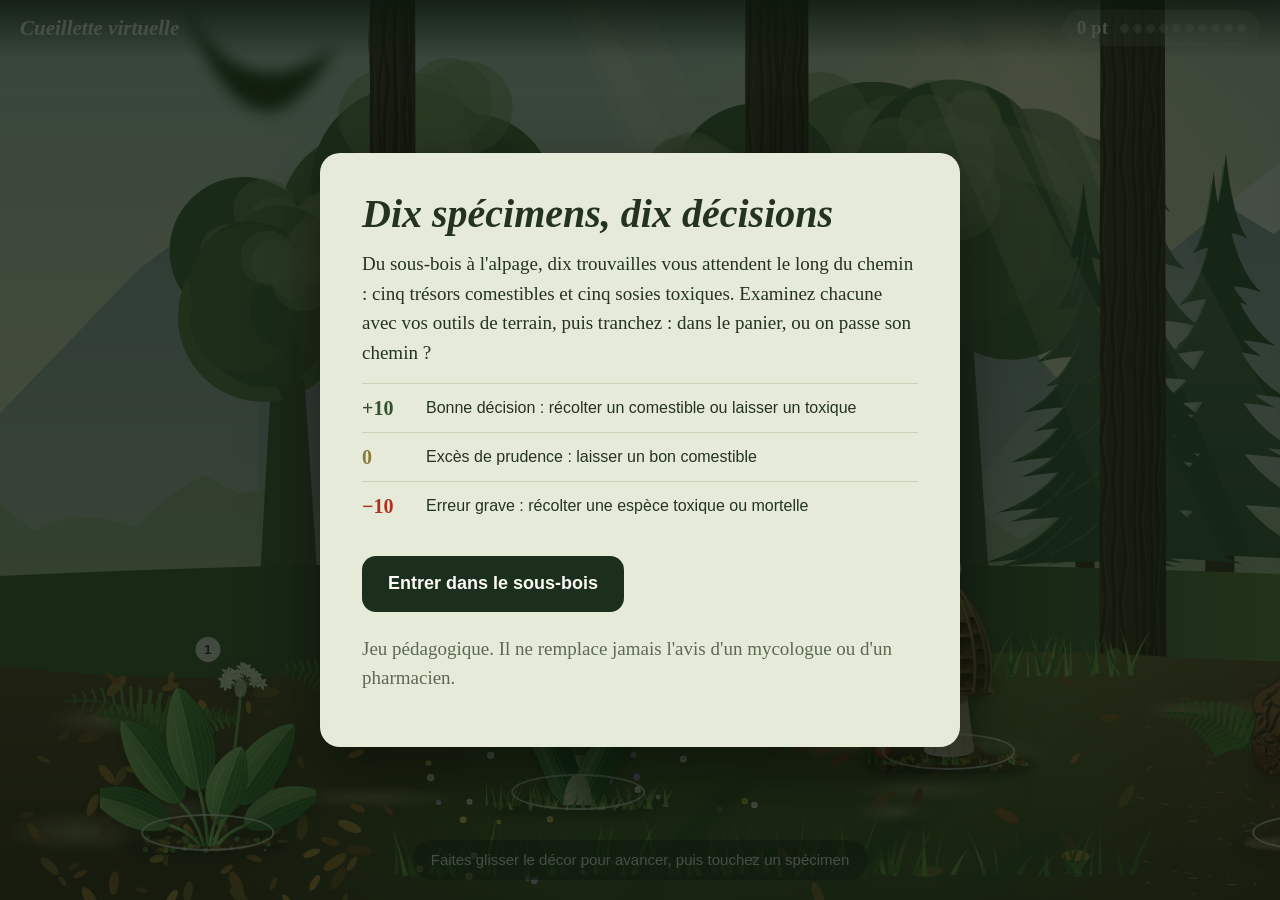
==== index.html @ 573c97f8 "Add files via upload" ====
<!DOCTYPE html>
<html lang="fr">
<head>
<meta charset="utf-8">
<meta name="viewport" content="width=device-width, initial-scale=1, viewport-fit=cover, user-scalable=no">
<meta name="apple-mobile-web-app-capable" content="yes">
<meta name="apple-mobile-web-app-status-bar-style" content="black-translucent">
<title>Cueillette virtuelle — 10 enquêtes de terrain</title>
<link rel="stylesheet" href="css/style.css">
<link rel="stylesheet" href="css/basket.css">
<link rel="stylesheet" href="css/finale.css">
</head>
<body>

<div id="forest"><div id="world">
  <div class="layer" id="lFar"></div>
  <div class="layer" id="lMid"></div>
  <div class="layer" id="lNear"></div>
  <div class="layer" id="lFront"></div>
</div></div>

<header id="hud">
  <h1>Cueillette virtuelle</h1>
  <div id="tracker" aria-live="polite"><span id="score">0 pt</span><span id="dots"></span></div>
</header>
<div id="hint">Faites glisser le décor pour avancer, puis touchez un spécimen</div>
<div id="flash"></div>

<!-- Panier -->
<div id="basket" class="hidden">
  <div id="tray" aria-hidden="true">
    <div class="trayHead"><h3>Mon panier</h3><span id="trayCount"></span></div>
    <ul id="trayList"></ul>
  </div>
  <button id="basketBtn" aria-expanded="false" aria-controls="tray">
    <svg id="bBack" viewBox="0 0 240 180" aria-hidden="true"></svg>
    <div id="bItems"></div>
    <svg id="bFront" viewBox="0 0 240 180" aria-hidden="true"></svg>
    <span id="bCount" hidden>0</span>
    <span id="bTag">Mon panier <b>▴</b></span>
  </button>
</div>

<section class="overlay open" id="intro" role="dialog" aria-modal="true">
  <div class="sheet">
    <h2>Dix spécimens, dix décisions</h2>
    <p>Du sous-bois à l'alpage, dix trouvailles vous attendent le long du chemin : cinq trésors comestibles et cinq sosies toxiques. Examinez chacune avec vos outils de terrain, puis tranchez : dans le panier, ou on passe son chemin ?</p>
    <ul class="rules">
      <li><b class="pos">+10</b><span>Bonne décision : récolter un comestible ou laisser un toxique</span></li>
      <li><b class="neu">0</b><span>Excès de prudence : laisser un bon comestible</span></li>
      <li><b class="neg">−10</b><span>Erreur grave : récolter une espèce toxique ou mortelle</span></li>
    </ul>
    <button class="btn btn-main" id="startBtn">Entrer dans le sous-bois</button>
    <p class="small" style="margin-top:22px">Jeu pédagogique. Il ne remplace jamais l'avis d'un mycologue ou d'un pharmacien.</p>
  </div>
</section>

<section class="overlay" id="inspect" role="dialog" aria-modal="true">
  <div class="sheet">
    <div id="stage">
      <div id="loupe"><div class="inner"></div><div class="cross"></div></div>
      <div id="scent"><div class="note"></div></div>
      <div id="stageCap"></div>
    </div>
    <div id="panel">
      <p class="eyebrow" id="pStep"></p>
      <h2 id="pTitle"></h2>
      <p id="intro-desc"></p>
      <div id="tools"></div>
      <div id="notesWrap">
        <div id="notesHead"><span>Indices relevés</span><span id="notesCount"></span></div>
        <ul id="notes" aria-live="polite"></ul>
        <button id="notesMore" aria-label="Voir les indices suivants" hidden>↓</button>
      </div>
      <div class="choices">
        <button class="btn btn-pick" id="pickBtn">Récolter</button>
        <button class="btn btn-leave" id="leaveBtn">Laisser</button>
      </div>
    </div>
  </div>
</section>

<section class="overlay" id="verdict" role="dialog" aria-modal="true" aria-live="assertive">
  <div class="sheet" id="vSheet">
    <div class="vh"><div><h2 id="vTitle"></h2><p id="vSub"></p></div><div class="pts" id="vPts"></div></div>
    <div class="vb">
      <p id="vName" style="font-weight:600;margin-bottom:2px"></p>
      <p class="latin" id="vLatin"></p>
      <p id="vMain"></p>
      <p class="why" id="vWhy"></p>
      <button class="btn btn-main" id="nextBtn" style="width:100%">Spécimen suivant</button>
    </div>
  </div>
</section>

<section class="overlay" id="end" role="dialog" aria-modal="true">
  <div class="sheet">
    <div class="endTop">
      <p class="eyebrow">Balade terminée ! Votre score</p>
      <div id="final">0 <span>/ 100</span></div>
      <h2 id="level"></h2>
      <p id="levelTxt"></p>
      <div id="breakdown">
        <div><b id="bOk" style="color:#33512e">0</b><span>décisions justes</span></div>
        <div><b id="bZero" style="color:#8a7a3c">0</b><span>comestibles laissés par prudence</span></div>
        <div><b id="bKo" style="color:#b3301c">0</b><span>intoxications</span></div>
      </div>
    </div>

    <div class="party" id="party">
      <div class="lights" aria-hidden="true"><i></i><i></i><i></i><i></i></div>
      <p class="kicker">Maintenant, place au vrai terrain !</p>
      <p class="lead">L'écran vous a appris les bons réflexes. Rien ne remplace pourtant une vraie loupe, une vraie odeur et un vrai spécimen entre les doigts.</p>
      <div class="dateRow" id="dateRow">
        <div class="cal" aria-hidden="true"><div class="calRings"><i></i><i></i></div><div class="calMonth">Octobre</div><div class="calDay">13</div></div>
        <div class="dateTxt">
          <span class="rdv">Rendez-vous le</span>
          <span class="bigDate" id="bigDate">13 octobre</span>
          <span class="expoName">Exposition botanique &amp; mycologique</span>
        </div>
      </div>
      <ul class="expoList">
        <li><em>🔍</em><span>Manipulez de vraies loupes de terrain et observez les détails au microscope</span></li>
        <li><em>👃</em><span>Sentez les essences réelles (farine, anis, ail) guidés par nos experts</span></li>
        <li><em>💬</em><span>Échangez avec nos pharmaciens et mycologues pour cueillir en toute sécurité</span></li>
      </ul>
      <div class="dancefloor" id="dancefloor" aria-hidden="true"></div>
    </div>

    <div class="actions">
      <button class="btn btn-main" id="replayBtn">Refaire une promenade</button>
      <button class="btn btn-leave" id="reviewBtn">Revoir mes erreurs</button>
    </div>
    <div id="review" hidden></div>
  </div>
</section>

<canvas id="confetti" hidden></canvas>

<script src="js/draw.js"></script>
<script src="js/art.js"></script>
<script src="js/cuts.js"></script>
<script src="js/data.js"></script>
<script src="js/basket.js"></script>
<script src="js/scene.js"></script>
<script src="js/finale.js"></script>
<script src="js/game.js"></script>
</body>
</html>
---- css/style.css ----
:root{
  --moss:#1c2f1d; --moss2:#33512e; --mist:#e6ebd9; --paper:#fcfcf5;
  --amber:#e39a1c; --alert:#b3301c; --ink:#24331f;
  --serif:"Iowan Old Style","Palatino","Book Antiqua",Georgia,serif;
  --sans:-apple-system,BlinkMacSystemFont,"SF Pro Text","Helvetica Neue",Arial,sans-serif;
  --basket:0px;
}
body.playing{--basket:96px}
*{box-sizing:border-box;-webkit-tap-highlight-color:transparent}
html,body{margin:0;height:100%;overflow:hidden;background:var(--moss);color:var(--ink);
  font-family:var(--sans);-webkit-user-select:none;user-select:none;-webkit-touch-callout:none}
button{font:inherit;cursor:pointer;border:0;touch-action:manipulation}
button:active{transform:scale(.975)}
button:focus-visible{outline:3px solid var(--amber);outline-offset:3px}
h1,h2,h3{font-family:var(--serif);font-weight:600;margin:0;line-height:1.15}
[hidden]{display:none!important}

/* ---------- Décor ---------- */
#forest{position:fixed;inset:0;overflow-x:auto;overflow-y:hidden;-webkit-overflow-scrolling:touch;scrollbar-width:none}
#forest::-webkit-scrollbar{display:none}
#world{position:relative;height:100%}
.layer{position:absolute;inset:0;will-change:transform}
.layer svg{width:100%;height:100%;display:block}
#lFront{z-index:4;pointer-events:none}
.spec{position:absolute;transform:translateX(-50%);background:none;padding:0;z-index:3;transition:opacity .6s,transform .6s}
.spec svg{width:100%;height:100%;display:block;filter:drop-shadow(0 7px 7px rgba(0,0,0,.34))}
.spec::after{content:"";position:absolute;left:50%;bottom:2%;width:60%;height:15%;transform:translateX(-50%);
  border-radius:50%;border:2px solid rgba(252,252,245,.7);animation:halo 2.8s ease-out infinite;pointer-events:none}
.spec.done{opacity:.35;pointer-events:none} .spec.done::after{display:none}
.spec.picked{opacity:0;transform:translateX(-50%) translateY(-30px) scale(.5)}
.num{position:absolute;top:-2px;left:50%;transform:translateX(-50%);background:rgba(252,252,245,.92);color:var(--moss);
  font-size:13px;font-weight:700;width:25px;height:25px;border-radius:50%;display:grid;place-items:center}
@keyframes halo{0%{opacity:.8;transform:translateX(-50%) scale(.65)}100%{opacity:0;transform:translateX(-50%) scale(1.45)}}
#hint{position:fixed;bottom:calc(env(safe-area-inset-bottom) + 20px + var(--basket));left:50%;transform:translateX(-50%);z-index:6;
  color:var(--paper);font-size:15px;background:rgba(20,32,20,.62);padding:10px 18px;border-radius:999px;
  pointer-events:none;transition:opacity .6s;max-width:calc(100vw - 32px);text-align:center;line-height:1.35}

/* ---------- Bandeau ---------- */
#hud{position:fixed;top:0;left:0;right:0;z-index:6;display:flex;align-items:center;justify-content:space-between;gap:14px;
  padding:calc(env(safe-area-inset-top) + 10px) 20px 12px;color:var(--paper);pointer-events:none;
  background:linear-gradient(rgba(16,26,16,.8),rgba(16,26,16,0))}
#hud h1{font-size:21px;font-style:italic}
#tracker{display:flex;align-items:center;gap:12px;background:rgba(252,252,245,.14);padding:7px 14px;border-radius:999px}
#score{font-family:var(--serif);font-size:19px;font-weight:600;white-space:nowrap}
#dots{display:flex;gap:4px}
#dots i{width:9px;height:9px;border-radius:50%;background:rgba(252,252,245,.28)}
#dots i.ok{background:#a8d06a} #dots i.zero{background:#e3c05a} #dots i.ko{background:#e2533d}

/* ---------- Panneaux ---------- */
.overlay{position:fixed;inset:0;z-index:10;display:none;justify-content:center;align-items:flex-start;
  overflow-y:auto;-webkit-overflow-scrolling:touch;overscroll-behavior:contain;
  padding:18px;padding-top:calc(env(safe-area-inset-top) + 14px);padding-bottom:calc(env(safe-area-inset-bottom) + 14px + var(--basket));
  background:rgba(14,24,14,.76)}
.overlay.open{display:flex}
.sheet{background:var(--paper);border-radius:20px;width:100%;max-width:980px;margin:auto 0;
  box-shadow:0 28px 70px rgba(0,0,0,.5);animation:rise .3s cubic-bezier(.2,.8,.2,1)}
@keyframes rise{from{transform:scale(.94);opacity:0}to{transform:none;opacity:1}}

.btn{display:inline-flex;align-items:center;justify-content:center;gap:10px;min-height:56px;padding:0 26px;
  border-radius:14px;font-size:18px;font-weight:600}
.btn-main{background:var(--moss);color:var(--paper)}
.btn-pick{background:var(--amber);color:#3a2605}
.btn-leave{background:transparent;color:var(--moss);box-shadow:inset 0 0 0 2px var(--moss)}

/* Intro */
#intro .sheet{max-width:640px;padding:38px 42px;background:var(--mist)}
#intro h2{font-size:40px;font-style:italic;margin-bottom:12px}
#intro p{font-family:var(--serif);font-size:19px;line-height:1.55;margin:0 0 16px}
.rules{list-style:none;padding:0;margin:0 0 26px;font-size:16px;line-height:1.5}
.rules li{display:flex;align-items:center;gap:12px;padding:9px 0;border-top:1px solid #c9d3b6}
.rules b{font-family:var(--serif);font-size:20px;min-width:52px}
.pos{color:var(--moss2)} .neg{color:var(--alert)} .neu{color:#8a7a3c}
.small{font-size:13px;color:#5c6a54;line-height:1.5}

/* Inspection */
#inspect .sheet{display:grid;grid-template-columns:1.05fr 1fr;overflow:hidden;
  height:min(700px,calc(100vh - 36px - var(--basket)));height:min(700px,calc(100dvh - 36px - var(--basket)))}
#stage{position:relative;background:radial-gradient(circle at 50% 58%,#638654,#1f331c 80%);min-height:0;touch-action:pan-y;overflow:hidden}
#stage::after{content:"";position:absolute;inset:0;box-shadow:inset 0 0 90px rgba(0,0,0,.4);pointer-events:none}
#stage.grab{touch-action:none}
#stage > svg.art{position:absolute;inset:4%;width:92%;height:92%}
#loupe{position:absolute;z-index:2;width:184px;height:184px;border-radius:50%;overflow:hidden;pointer-events:none;display:none;
  border:5px solid #d9c28d;box-shadow:0 0 0 2px #6b5220,0 14px 32px rgba(0,0,0,.55);background:#2f4a2b;
  transform:translate(-50%,-50%)}
#loupe.on{display:block}
#loupe .inner{position:absolute;left:0;top:0;transform-origin:0 0}
#loupe .inner svg{display:block}
#loupe .cross{position:absolute;left:50%;top:50%;width:22px;height:22px;margin:-11px 0 0 -11px;opacity:.5}
#loupe .cross:before,#loupe .cross:after{content:"";position:absolute;background:#fdf6e2}
#loupe .cross:before{left:50%;top:0;width:1.5px;height:100%;margin-left:-.75px}
#loupe .cross:after{top:50%;left:0;height:1.5px;width:100%;margin-top:-.75px}
#scent{position:absolute;z-index:2;inset:0;display:none;place-items:center;background:rgba(18,30,18,.55)}
#scent.on{display:grid}
#scent .note{font-family:var(--serif);font-size:21px;line-height:1.4;color:var(--paper);text-align:center;
  max-width:78%;background:rgba(20,34,20,.74);padding:18px 22px;border-radius:16px}
.waft{position:absolute;width:90px;height:90px;border-radius:50%;border:2px solid rgba(252,252,245,.35);
  animation:waft 3.4s ease-out infinite}
@keyframes waft{0%{transform:scale(.2);opacity:.7}100%{transform:scale(2.4);opacity:0}}
#stageCap{position:absolute;z-index:2;left:0;right:0;bottom:12px;text-align:center;color:var(--paper);font-size:14px;
  pointer-events:none;opacity:.92;text-shadow:0 1px 4px rgba(0,0,0,.7);padding:0 16px}

#panel{padding:24px 24px 0;display:flex;flex-direction:column;min-width:0;min-height:0}
#panel .eyebrow{font-family:var(--serif);font-style:italic;color:#5c6a54;font-size:17px;margin:0 0 2px}
#panel h2{font-size:26px;margin-bottom:6px}
#intro-desc{font-size:16px;line-height:1.5;color:#3d4a38;margin:0 0 16px}
#tools{display:grid;grid-template-columns:repeat(2,1fr);gap:10px;margin-bottom:14px}
.tool{display:flex;align-items:center;gap:9px;min-height:54px;padding:0 12px;border-radius:13px;
  background:var(--mist);color:var(--ink);font-size:15px;font-weight:600;text-align:left;line-height:1.15}
.tool em{font-style:normal;font-size:21px}
.tool .sub{display:block;font-weight:400;font-size:12.5px;color:#6b7663}
.tool.used{background:#f0f2e7;color:#8b9482}

/* Indices défilants */
#notesWrap{position:relative;flex:1;min-height:96px;display:flex;flex-direction:column}
#notesHead{display:flex;align-items:center;justify-content:space-between;font-size:12px;font-weight:700;
  letter-spacing:.08em;text-transform:uppercase;color:#6b7663;margin:0 0 8px}
#notesCount{background:var(--mist);border-radius:999px;padding:2px 9px;letter-spacing:0}
#notes{list-style:none;padding:0 4px 10px 0;margin:0;flex:1;min-height:0;overflow-y:auto;overscroll-behavior:contain;position:relative;
  display:flex;flex-direction:column;gap:9px;font-size:16px;line-height:1.45;scroll-snap-type:y proximity;
  -webkit-mask-image:linear-gradient(to bottom,transparent 0,#000 var(--ft,0px),#000 calc(100% - var(--fb,0px)),transparent 100%);
  mask-image:linear-gradient(to bottom,transparent 0,#000 var(--ft,0px),#000 calc(100% - var(--fb,0px)),transparent 100%)}
#notes li{display:flex;gap:10px;background:#f2f4e8;border-radius:11px;padding:11px 13px;animation:rise .25s;scroll-snap-align:start;
  transition:background .3s,box-shadow .3s;flex:none}
#notes li.cur{background:#fbf2dc;box-shadow:inset 4px 0 0 var(--amber)}
#notes li.ph{color:#5f6b56;font-style:italic;background:#f7f8f0;box-shadow:inset 0 0 0 1.5px #ccd4bd}
#notes em{font-style:normal;font-size:19px}
#notes .k{display:block;font-size:12.5px;color:#6b7663;margin-bottom:1px}
#notesMore{position:absolute;right:8px;bottom:8px;width:34px;height:34px;border-radius:50%;background:var(--moss);color:var(--paper);
  font-size:17px;display:grid;place-items:center;box-shadow:0 4px 10px rgba(0,0,0,.25);animation:nudge 1.4s ease-in-out infinite}
@keyframes nudge{50%{transform:translateY(3px)}}
.choices{display:flex;gap:12px;padding:12px 0 18px;background:var(--paper);box-shadow:0 -14px 18px -14px rgba(28,47,29,.3)}
.choices .btn{flex:1;padding:0 10px;font-size:17px}

/* Verdict */
#verdict .sheet{max-width:620px;overflow:hidden}
.vh{padding:24px 30px 20px;color:var(--paper);display:flex;align-items:center;gap:16px}
.vh h2{font-size:27px} .vh p{margin:4px 0 0;font-size:15.5px;opacity:.92}
.vh .pts{font-family:var(--serif);font-size:38px;font-weight:600;margin-left:auto;white-space:nowrap}
.vb{padding:22px 30px 26px;font-size:17px;line-height:1.6}
.vb p{margin:0 0 15px}
.vb .latin{font-family:var(--serif);font-style:italic;color:#5c6a54;font-size:17px;margin:-8px 0 14px}
.vb .why{background:#eef2e2;border-left:5px solid var(--moss2);padding:13px 17px;border-radius:0 12px 12px 0;
  font-family:var(--serif);font-size:18px}
.ok .vh{background:var(--moss2)} .zero .vh{background:#8a7a3c} .ko .vh{background:var(--alert)}
.ko .why{border-color:var(--alert)}
#flash{position:fixed;inset:0;z-index:9;background:rgba(190,30,18,.5);pointer-events:none;opacity:0}
#flash.go{animation:flash .85s ease-out}
@keyframes flash{0%{opacity:0}14%{opacity:1}100%{opacity:0}}
.spore{position:fixed;z-index:20;width:11px;height:11px;border-radius:50%;pointer-events:none;animation:burst 1.1s ease-out forwards}
@keyframes burst{to{transform:translate(var(--dx),var(--dy)) scale(.25);opacity:0}}

@media (max-width:860px),(orientation:portrait){
  #inspect .sheet{grid-template-columns:1fr;grid-template-rows:minmax(0,34%) minmax(0,1fr);
    height:calc(100vh - 28px - var(--basket));height:calc(100dvh - 28px - var(--basket))}
  #panel{padding:16px 16px 0}
  #panel .eyebrow{font-size:15px}
  #panel h2{font-size:21px}
  #intro-desc{font-size:14.5px;margin-bottom:12px}
  #tools{grid-template-columns:repeat(4,1fr);gap:6px;margin-bottom:10px}
  .tool{flex-direction:column;justify-content:center;gap:2px;min-height:58px;padding:4px;text-align:center;font-size:12.5px}
  .tool .sub{display:none}
  #notes{font-size:15px}
  #intro .sheet{padding:28px 24px}
  #intro h2{font-size:32px}
  #hud h1{font-size:18px}
}
@media (prefers-reduced-motion:reduce){*{animation:none!important;transition:none!important}}
---- css/basket.css ----
/* ---------- Panier en osier ---------- */
#basket{position:fixed;left:50%;bottom:0;z-index:12;width:210px;transform:translate(-50%,34%);
  transition:transform .55s cubic-bezier(.3,1.35,.5,1)}
#basket.open{transform:translate(-50%,4%)}
#basket.hidden{transform:translate(-50%,150%);transition-timing-function:ease-in}
#basketBtn{position:relative;display:block;width:100%;aspect-ratio:240/180;background:none;padding:0;
  filter:drop-shadow(0 10px 14px rgba(0,0,0,.45))}
#basketBtn:active{transform:none}
#basketBtn > svg{position:absolute;inset:0;width:100%;height:100%;overflow:visible}
#bItems{position:absolute;left:10%;right:10%;top:0;height:62%;pointer-events:none}
.bIt{position:absolute;bottom:0;width:48%;aspect-ratio:1;transform:translateX(-50%) rotate(var(--r));transform-origin:50% 90%}
.bIt svg{width:100%;height:100%;display:block;filter:drop-shadow(0 3px 3px rgba(0,0,0,.35))}
.bIt.new{animation:dropIn .7s cubic-bezier(.3,1.6,.5,1) both}
@keyframes dropIn{from{transform:translateX(-50%) translateY(-50px) rotate(var(--r)) scale(.5);opacity:0}}
#bCount{position:absolute;right:2%;top:10%;z-index:3;min-width:30px;height:30px;padding:0 8px;border-radius:15px;
  background:var(--amber);color:#3a2605;font-weight:800;font-size:15px;display:grid;place-items:center;
  box-shadow:0 3px 8px rgba(0,0,0,.35),inset 0 0 0 2px #fff3d0}
#bTag{position:absolute;left:50%;top:67%;transform:translateX(-50%);z-index:3;white-space:nowrap;
  font-family:var(--serif);font-style:italic;font-size:14px;color:#fff3d6;text-shadow:0 1px 3px rgba(0,0,0,.8)}
#bTag b{display:inline-block;margin-left:4px;transition:transform .4s}
#basket.open #bTag b{transform:rotate(180deg)}
#basket.bump #basketBtn{animation:bump .55s}
@keyframes bump{30%{transform:scale(1.12,.88)}60%{transform:scale(.95,1.06)}}

#tray{position:absolute;left:50%;bottom:calc(100% - 30px);width:min(calc(100vw - 32px),440px);
  transform:translateX(-50%);background:var(--paper);border-radius:20px;box-shadow:0 22px 50px rgba(0,0,0,.5);
  padding:0 14px 40px;max-height:min(62vh,540px);display:flex;flex-direction:column;overflow:hidden;
  clip-path:inset(100% 0 0 0 round 20px);opacity:0;pointer-events:none;
  transition:clip-path .55s cubic-bezier(.2,.8,.2,1),opacity .25s}
#basket.open #tray{clip-path:inset(0 0 0 0 round 20px);opacity:1;pointer-events:auto}
.trayHead{display:flex;justify-content:space-between;align-items:baseline;margin:0 -14px 12px;padding:14px 18px 12px;color:#fff3d6;
  background:repeating-linear-gradient(45deg,#b27a3c 0 7px,#94602c 7px 14px),#a06a32;box-shadow:inset 0 -3px 0 rgba(0,0,0,.2)}
.trayHead h3{font-size:22px;font-style:italic;text-shadow:0 1px 2px rgba(0,0,0,.5)}
#trayCount{font-size:14px;font-weight:600;text-shadow:0 1px 2px rgba(0,0,0,.5)}
#trayList{list-style:none;margin:0;padding:0;overflow-y:auto;overscroll-behavior:contain;display:flex;flex-direction:column;gap:8px}
#trayList li{display:flex;align-items:center;gap:12px;background:#f2f4e8;border-radius:13px;padding:6px 14px 6px 6px}
#trayList .th{width:56px;height:56px;border-radius:10px;background:radial-gradient(circle at 50% 60%,#6d8c5c,#2c4527);flex:none}
#trayList .th svg{width:100%;height:100%;display:block}
#trayList .nm{flex:1;min-width:0;line-height:1.25}
#trayList .nm b{display:block;font-size:15.5px}
#trayList .nm i{font-family:var(--serif);font-size:14px;color:#5c6a54}
#trayList em{font-style:normal;font-family:var(--serif);font-weight:600;font-size:20px;text-align:right;color:var(--moss2)}
#trayList small{display:block;font-family:var(--sans);font-size:10.5px;font-weight:700;letter-spacing:.06em;text-transform:uppercase}
#trayList li.bad{background:#fbe8e2}
#trayList li.bad em{color:var(--alert)}
#trayList li.empty{font-style:italic;color:#6b7663;padding:14px;line-height:1.45}
.flyer{position:fixed;z-index:14;pointer-events:none}
.flyer svg{width:100%;height:100%;display:block;filter:drop-shadow(0 12px 14px rgba(0,0,0,.45))}
@media (max-width:600px){
  #basket{width:152px;transform:translate(-50%,42%)}
  #basket.open{transform:translate(-50%,6%)}
  #bTag{font-size:12.5px}
}
---- css/finale.css ----
/* ---------- Bilan & fête finale ---------- */
#end .sheet{max-width:780px;padding:0;overflow:hidden;background:var(--mist)}
.endTop{padding:34px 38px 26px}
#end .eyebrow{font-family:var(--serif);font-style:italic;color:#5c6a54;font-size:18px;margin:0}
#final{font-size:60px;font-family:var(--serif);font-weight:600;line-height:1;margin:6px 0 2px}
#final span{font-size:24px;color:#6b7663}
#level{font-family:var(--serif);font-size:30px;margin:14px 0 6px}
#levelTxt{font-size:17px;line-height:1.5;margin:0 0 22px;color:#3d4a38}
#breakdown{display:grid;grid-template-columns:repeat(3,1fr);gap:12px}
#breakdown div{background:var(--paper);border-radius:14px;padding:15px}
#breakdown b{display:block;font-family:var(--serif);font-size:34px;line-height:1}
#breakdown span{font-size:14px;color:#4a5842}

.party{position:relative;overflow:hidden;color:#fdf7e6;padding:36px 38px 0;
  background:radial-gradient(120% 70% at 50% 0%,#3d6130 0%,#1b2d15 55%,#0e180b 100%)}
.lights{position:absolute;inset:0;pointer-events:none}
.lights i{position:absolute;top:-10%;left:var(--x);width:44%;height:130%;margin-left:-22%;transform-origin:50% 0;
  background:linear-gradient(to bottom,var(--c),transparent 75%);opacity:.2;filter:blur(10px);
  clip-path:polygon(46% 0,54% 0,100% 100%,0 100%);animation:beam var(--d) ease-in-out infinite alternate}
.lights i:nth-child(1){--x:12%;--c:#ffc53d;--d:3.6s}
.lights i:nth-child(2){--x:38%;--c:#ff5fa2;--d:4.4s;animation-direction:alternate-reverse}
.lights i:nth-child(3){--x:64%;--c:#5fe0a0;--d:3.9s}
.lights i:nth-child(4){--x:90%;--c:#b48cff;--d:4.8s;animation-direction:alternate-reverse}
@keyframes beam{from{transform:rotate(-28deg)}to{transform:rotate(28deg)}}
.kicker{position:relative;font-family:var(--serif);font-style:italic;font-size:21px;color:#ffd37a;margin:0 0 6px}
.party .lead{position:relative;font-family:var(--serif);font-size:19px;line-height:1.5;margin:0 0 24px;color:#e9efd9}

.dateRow{position:relative;display:flex;align-items:center;gap:28px;padding:24px 26px;border-radius:24px;cursor:pointer;
  background:linear-gradient(135deg,rgba(255,197,61,.14),rgba(255,95,162,.1) 50%,rgba(95,224,160,.12));
  border:1.5px solid rgba(255,211,122,.45);box-shadow:0 0 50px rgba(255,184,48,.2),inset 0 0 40px rgba(255,184,48,.12)}
.dateRow::before{content:"";position:absolute;inset:-2px;border-radius:26px;padding:2px;pointer-events:none;
  background:conic-gradient(from var(--a,0deg),#ffc53d,#ff5fa2,#b48cff,#5fe0a0,#ffc53d);
  -webkit-mask:linear-gradient(#000 0 0) content-box,linear-gradient(#000 0 0);-webkit-mask-composite:xor;mask-composite:exclude;
  animation:spinBorder 4s linear infinite;opacity:.9}
@property --a{syntax:"<angle>";inherits:false;initial-value:0deg}
@keyframes spinBorder{to{--a:360deg}}
.party.pop .dateRow{animation:popIn .9s cubic-bezier(.2,1.6,.4,1) both}
@keyframes popIn{0%{transform:scale(.7) rotate(-3deg);opacity:0}100%{transform:none;opacity:1}}

.cal{flex:none;width:122px;background:#fffdf4;border-radius:14px;overflow:visible;position:relative;color:#2a1d10;text-align:center;
  box-shadow:0 14px 26px rgba(0,0,0,.5);transform-origin:50% -8px;animation:swing 2.4s ease-in-out infinite}
@keyframes swing{0%,100%{transform:rotate(-7deg)}50%{transform:rotate(7deg)}}
.calRings{position:absolute;top:-9px;left:0;right:0;display:flex;justify-content:space-around;z-index:2}
.calRings i{width:10px;height:22px;border-radius:5px;background:linear-gradient(90deg,#8a8a8a,#f4f4f4,#8a8a8a);box-shadow:0 2px 3px rgba(0,0,0,.4)}
.calMonth{background:linear-gradient(#ea5a42,#b3301c);color:#fff;font-weight:800;letter-spacing:.14em;text-transform:uppercase;
  font-size:14px;padding:18px 0 7px;border-radius:14px 14px 0 0}
.calDay{font-family:var(--serif);font-size:68px;font-weight:700;line-height:1;padding:8px 0 12px;
  background:repeating-linear-gradient(#fffdf4 0 22px,#f1ecdc 22px 23px);border-radius:0 0 14px 14px}

.dateTxt{display:flex;flex-direction:column;min-width:0}
.rdv{font-size:14px;font-weight:800;letter-spacing:.18em;text-transform:uppercase;color:#cfe3b0}
.bigDate{font-family:var(--serif);font-weight:700;font-size:clamp(44px,8.6vw,80px);line-height:1.04;margin:4px 0 8px;white-space:nowrap}
.bigDate .ch{display:inline-block;animation:jump 1.8s ease-in-out infinite,cc 3.2s linear infinite;
  animation-delay:calc(var(--i) * .09s),calc(var(--i) * -.25s);text-shadow:0 0 22px currentColor,0 5px 0 rgba(0,0,0,.35)}
.bigDate .sp{display:inline-block;width:.26em}
@keyframes jump{0%,45%,100%{transform:translateY(0) rotate(0)}22%{transform:translateY(-.2em) rotate(-5deg) scale(1.08)}}
@keyframes cc{0%,100%{color:#ffc53d}20%{color:#ff7a45}40%{color:#ff5fa2}60%{color:#b48cff}80%{color:#5fe0a0}}
.expoName{font-size:19px;font-weight:700;color:#fff}

.expoList{position:relative;list-style:none;padding:0;margin:22px 0 0;display:grid;gap:10px}
.expoList li{display:flex;gap:14px;align-items:center;background:rgba(255,255,255,.08);border-radius:14px;padding:12px 16px;font-size:16px;line-height:1.4}
.expoList em{font-style:normal;font-size:25px}

.dancefloor{position:relative;height:190px;margin:22px -38px 0;display:flex;justify-content:center;align-items:flex-end;gap:1%;
  padding:0 4% 12px;overflow:hidden;
  background:linear-gradient(to top,rgba(0,0,0,.2),transparent 70%),
    conic-gradient(#2a4a24 25%,#3f6a33 0 50%,#2a4a24 0 75%,#3f6a33 0) 0 100%/34px 34px}
.dancefloor::before{content:"";position:absolute;inset:0;background:radial-gradient(circle at 50% 100%,rgba(255,197,61,.35),transparent 60%);
  animation:floorGlow 1.2s ease-in-out infinite alternate}
@keyframes floorGlow{from{opacity:.4}to{opacity:1}}
.dancer{position:relative;width:17%;max-width:104px;transform-origin:50% 100%;cursor:pointer;overflow:visible;
  filter:drop-shadow(0 8px 6px rgba(0,0,0,.4))}
.d0{animation:bop .46s ease-in-out infinite alternate}
.d1{animation:sway 1s ease-in-out infinite}
.d2{animation:flip 2.6s cubic-bezier(.3,.7,.4,1) infinite}
.d3{animation:sway 1s ease-in-out infinite reverse,bop .5s ease-in-out infinite alternate}
.d4{animation:groove .92s ease-in-out infinite}
@keyframes bop{from{transform:translateY(0) scale(1.04,.95)}to{transform:translateY(-16px) scale(.97,1.05)}}
@keyframes sway{0%,100%{transform:rotate(-13deg)}50%{transform:rotate(13deg) translateY(-10px)}}
@keyframes flip{0%,55%{transform:translateY(0)}65%{transform:translateY(4px) scale(1.12,.84)}82%{transform:translateY(-78px) rotate(360deg)}94%{transform:translateY(0) rotate(360deg) scale(1.1,.9)}100%{transform:rotate(360deg)}}
@keyframes groove{0%,100%{transform:translateX(0) skewX(0)}25%{transform:translateX(-8px) skewX(10deg)}75%{transform:translateX(8px) skewX(-10deg)}}
.dancer.yay{animation:yay .7s cubic-bezier(.3,1.5,.5,1)}
@keyframes yay{50%{transform:translateY(-60px) scale(1.2) rotate(-12deg)}}
.dancer .arm{transform-box:fill-box;animation:wave .42s ease-in-out infinite alternate}
.dancer .arm.l{transform-origin:100% 100%}
.dancer .arm.r{transform-origin:0 100%;animation-delay:-.21s}
@keyframes wave{from{transform:rotate(-35deg)}to{transform:rotate(30deg)}}
.dancer .foot{transform-box:fill-box;transform-origin:50% 50%;animation:tap .46s ease-in-out infinite alternate}
.dancer .foot.r{animation-delay:-.23s}
@keyframes tap{to{transform:translateY(-4px) rotate(-12deg)}}
.dancer .eyes{transform-box:fill-box;transform-origin:50% 50%;animation:blink 3.2s infinite}
@keyframes blink{0%,92%,100%{transform:scaleY(1)}95%{transform:scaleY(.1)}}
.mnote{position:absolute;bottom:34%;font-size:24px;color:#ffd37a;opacity:0;animation:floatUp 3.6s ease-out infinite;pointer-events:none}
.mnote:nth-child(odd){color:#ff9fc6}
@keyframes floatUp{0%{transform:translateY(0) rotate(-10deg);opacity:0}15%{opacity:1}100%{transform:translateY(-130px) rotate(25deg);opacity:0}}

#end .actions{display:flex;gap:12px;padding:26px 38px 30px}
#review{padding:0 38px 32px;font-size:16px;line-height:1.6}
#review h3{margin-bottom:10px}
#review p{margin:0 0 12px}
#review span{color:#6b7663}
#confetti{position:fixed;inset:0;width:100%;height:100%;z-index:30;pointer-events:none}

@media (max-width:860px),(orientation:portrait){
  .endTop,.party{padding-left:22px;padding-right:22px}
  #end .actions{padding:22px;flex-direction:column}
  #review{padding:0 22px 26px}
  #breakdown{grid-template-columns:1fr}
  #final{font-size:48px}
  .dateRow{flex-direction:column;text-align:center;gap:20px;padding:30px 18px 22px}
  .dancefloor{margin:22px -22px 0;height:160px}
}
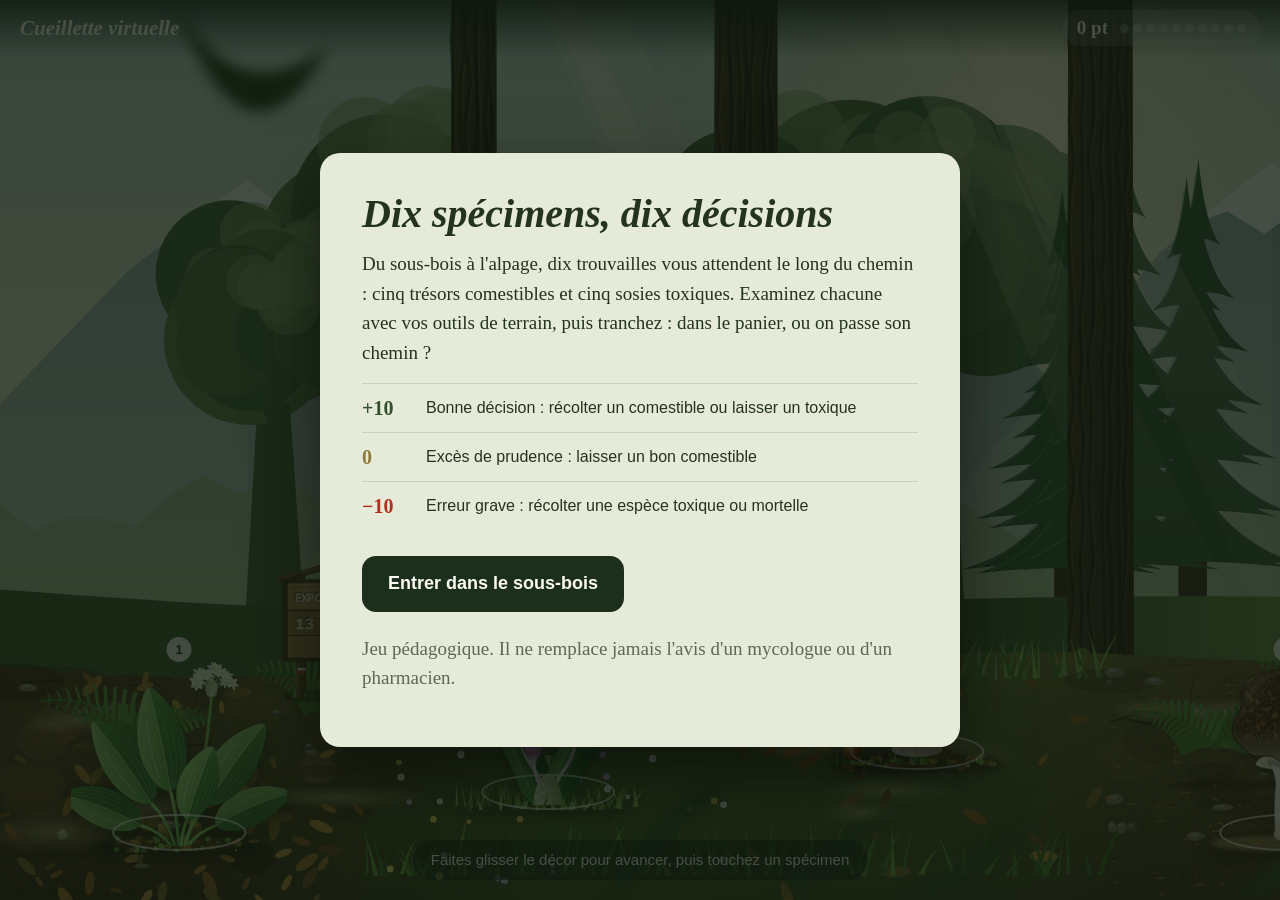
==== commit 6e3c3c64: "Refonte de la gyromitre, fleurs de colchique, finale disco et panneau de l'expo - Gyromitre redessin" ====
--- a/index.html
+++ b/index.html
@@ -8,6 +8,9 @@
 <title>Cueillette virtuelle — 10 enquêtes de terrain</title>
 <link rel="stylesheet" href="css/style.css">
 <link rel="stylesheet" href="css/basket.css">
+<link rel="preconnect" href="https://fonts.googleapis.com">
+<link rel="preconnect" href="https://fonts.gstatic.com" crossorigin>
+<link rel="stylesheet" href="https://fonts.googleapis.com/css2?family=Nunito:wght@800&display=swap">
 <link rel="stylesheet" href="css/finale.css">
 </head>
 <body>
@@ -108,23 +111,22 @@
     </div>
 
     <div class="party" id="party">
-      <div class="lights" aria-hidden="true"><i></i><i></i><i></i><i></i></div>
       <p class="kicker">Maintenant, place au vrai terrain !</p>
       <p class="lead">L'écran vous a appris les bons réflexes. Rien ne remplace pourtant une vraie loupe, une vraie odeur et un vrai spécimen entre les doigts.</p>
-      <div class="dateRow" id="dateRow">
-        <div class="cal" aria-hidden="true"><div class="calRings"><i></i><i></i></div><div class="calMonth">Octobre</div><div class="calDay">13</div></div>
-        <div class="dateTxt">
-          <span class="rdv">Rendez-vous le</span>
-          <span class="bigDate" id="bigDate">13 octobre</span>
-          <span class="expoName">Exposition botanique &amp; mycologique</span>
+      <div class="dancefloor" id="dancefloor">
+        <div class="disco" aria-hidden="true"></div>
+        <div class="crew" id="crewTop" aria-hidden="true"></div>
+        <div class="dateRow" id="dateRow">
+          <div class="cal" aria-hidden="true"><div class="calRings"><i></i><i></i></div><div class="calMonth">Octobre</div><div class="calDay">13</div></div>
+          <div class="dateTxt">
+            <span class="rdv">Rendez-vous le</span>
+            <span class="bigDate" id="bigDate">13 octobre</span>
+            <span class="expoName">Exposition botanique &amp; mycologique</span>
+            <span class="venue">📍 Hall de l'ISPB</span>
+          </div>
         </div>
+        <div class="crew" id="crewBot" aria-hidden="true"></div>
       </div>
-      <ul class="expoList">
-        <li><em>🔍</em><span>Manipulez de vraies loupes de terrain et observez les détails au microscope</span></li>
-        <li><em>👃</em><span>Sentez les essences réelles (farine, anis, ail) guidés par nos experts</span></li>
-        <li><em>💬</em><span>Échangez avec nos pharmaciens et mycologues pour cueillir en toute sécurité</span></li>
-      </ul>
-      <div class="dancefloor" id="dancefloor" aria-hidden="true"></div>
     </div>
 
     <div class="actions">
@@ -135,7 +137,6 @@
   </div>
 </section>
 
-<canvas id="confetti" hidden></canvas>
 
 <script src="js/draw.js"></script>
 <script src="js/art.js"></script>
--- a/css/style.css
+++ b/css/style.css
@@ -16,14 +16,20 @@
 [hidden]{display:none!important}
 
 /* ---------- Décor ---------- */
-#forest{position:fixed;inset:0;overflow-x:auto;overflow-y:hidden;-webkit-overflow-scrolling:touch;scrollbar-width:none}
+#forest{position:fixed;inset:0;overflow-x:auto;overflow-y:hidden;-webkit-overflow-scrolling:touch;scrollbar-width:none;overscroll-behavior-x:none}
 #forest::-webkit-scrollbar{display:none}
-#world{position:relative;height:100%}
+#world{position:relative;height:100%;overflow:hidden}
 .layer{position:absolute;inset:0;will-change:transform}
 .layer svg{width:100%;height:100%;display:block}
 #lFront{z-index:4;pointer-events:none}
 .spec{position:absolute;transform:translateX(-50%);background:none;padding:0;z-index:3;transition:opacity .6s,transform .6s}
-.spec svg{width:100%;height:100%;display:block;filter:drop-shadow(0 7px 7px rgba(0,0,0,.34))}
+.spec svg{width:100%;height:100%;display:block;filter:drop-shadow(0 7px 7px rgba(0,0,0,.34));
+  transform-origin:50% 92%;transition:transform .25s,filter .25s}
+/* toute la plante réagit, pas seulement le halo au pied */
+.spec:hover svg,.spec:focus-visible svg{transform:scale(1.06) translateY(-4px);
+  filter:drop-shadow(0 0 10px rgba(255,246,200,.75)) drop-shadow(0 10px 8px rgba(0,0,0,.34))}
+.spec:active svg{transform:scale(.97);transition-duration:.08s}
+.spec:focus-visible{outline:none}
 .spec::after{content:"";position:absolute;left:50%;bottom:2%;width:60%;height:15%;transform:translateX(-50%);
   border-radius:50%;border:2px solid rgba(252,252,245,.7);animation:halo 2.8s ease-out infinite;pointer-events:none}
 .spec.done{opacity:.35;pointer-events:none} .spec.done::after{display:none}
--- a/css/finale.css
+++ b/css/finale.css
@@ -13,27 +13,12 @@
 
 .party{position:relative;overflow:hidden;color:#fdf7e6;padding:36px 38px 0;
   background:radial-gradient(120% 70% at 50% 0%,#3d6130 0%,#1b2d15 55%,#0e180b 100%)}
-.lights{position:absolute;inset:0;pointer-events:none}
-.lights i{position:absolute;top:-10%;left:var(--x);width:44%;height:130%;margin-left:-22%;transform-origin:50% 0;
-  background:linear-gradient(to bottom,var(--c),transparent 75%);opacity:.2;filter:blur(10px);
-  clip-path:polygon(46% 0,54% 0,100% 100%,0 100%);animation:beam var(--d) ease-in-out infinite alternate}
-.lights i:nth-child(1){--x:12%;--c:#ffc53d;--d:3.6s}
-.lights i:nth-child(2){--x:38%;--c:#ff5fa2;--d:4.4s;animation-direction:alternate-reverse}
-.lights i:nth-child(3){--x:64%;--c:#5fe0a0;--d:3.9s}
-.lights i:nth-child(4){--x:90%;--c:#b48cff;--d:4.8s;animation-direction:alternate-reverse}
-@keyframes beam{from{transform:rotate(-28deg)}to{transform:rotate(28deg)}}
 .kicker{position:relative;font-family:var(--serif);font-style:italic;font-size:21px;color:#ffd37a;margin:0 0 6px}
 .party .lead{position:relative;font-family:var(--serif);font-size:19px;line-height:1.5;margin:0 0 24px;color:#e9efd9}
 
-.dateRow{position:relative;display:flex;align-items:center;gap:28px;padding:24px 26px;border-radius:24px;cursor:pointer;
-  background:linear-gradient(135deg,rgba(255,197,61,.14),rgba(255,95,162,.1) 50%,rgba(95,224,160,.12));
+.dateRow{position:relative;display:flex;align-items:center;gap:28px;padding:24px 26px;border-radius:24px;
+  background:rgba(255,255,255,.06);
   border:1.5px solid rgba(255,211,122,.45);box-shadow:0 0 50px rgba(255,184,48,.2),inset 0 0 40px rgba(255,184,48,.12)}
-.dateRow::before{content:"";position:absolute;inset:-2px;border-radius:26px;padding:2px;pointer-events:none;
-  background:conic-gradient(from var(--a,0deg),#ffc53d,#ff5fa2,#b48cff,#5fe0a0,#ffc53d);
-  -webkit-mask:linear-gradient(#000 0 0) content-box,linear-gradient(#000 0 0);-webkit-mask-composite:xor;mask-composite:exclude;
-  animation:spinBorder 4s linear infinite;opacity:.9}
-@property --a{syntax:"<angle>";inherits:false;initial-value:0deg}
-@keyframes spinBorder{to{--a:360deg}}
 .party.pop .dateRow{animation:popIn .9s cubic-bezier(.2,1.6,.4,1) both}
 @keyframes popIn{0%{transform:scale(.7) rotate(-3deg);opacity:0}100%{transform:none;opacity:1}}
 
@@ -50,63 +35,107 @@
 .dateTxt{display:flex;flex-direction:column;min-width:0}
 .rdv{font-size:14px;font-weight:800;letter-spacing:.18em;text-transform:uppercase;color:#cfe3b0}
 .bigDate{font-family:var(--serif);font-weight:700;font-size:clamp(44px,8.6vw,80px);line-height:1.04;margin:4px 0 8px;white-space:nowrap}
-.bigDate .ch{display:inline-block;animation:jump 1.8s ease-in-out infinite,cc 3.2s linear infinite;
-  animation-delay:calc(var(--i) * .09s),calc(var(--i) * -.25s);text-shadow:0 0 22px currentColor,0 5px 0 rgba(0,0,0,.35)}
+.bigDate .ch{display:inline-block;color:#ffd37a;animation:jump 1.8s ease-in-out infinite;
+  animation-delay:calc(var(--i) * .09s);text-shadow:0 5px 0 rgba(0,0,0,.35)}
 .bigDate .sp{display:inline-block;width:.26em}
 @keyframes jump{0%,45%,100%{transform:translateY(0) rotate(0)}22%{transform:translateY(-.2em) rotate(-5deg) scale(1.08)}}
-@keyframes cc{0%,100%{color:#ffc53d}20%{color:#ff7a45}40%{color:#ff5fa2}60%{color:#b48cff}80%{color:#5fe0a0}}
 .expoName{font-size:19px;font-weight:700;color:#fff}
+.venue{margin-top:6px;font-size:16px;font-weight:700;color:#ffd37a}
 
-.expoList{position:relative;list-style:none;padding:0;margin:22px 0 0;display:grid;gap:10px}
-.expoList li{display:flex;gap:14px;align-items:center;background:rgba(255,255,255,.08);border-radius:14px;padding:12px 16px;font-size:16px;line-height:1.4}
-.expoList em{font-style:normal;font-size:25px}
+/* Piste disco : les danseurs entourent la date (3 au-dessus, 3 au-dessous) */
+.dancefloor{position:relative;margin:0 -38px;padding:70px 26px 18px;overflow:hidden;
+  background:
+    radial-gradient(60% 45% at 50% 50%,rgba(255,211,122,.18),transparent 70%),
+    linear-gradient(to top,rgba(0,0,0,.35),transparent 40%),
+    conic-gradient(#24401f 25%,#35592c 0 50%,#24401f 0 75%,#35592c 0) 0 0/40px 40px}
+.dancefloor::before{content:"";position:absolute;inset:0;pointer-events:none;
+  background:radial-gradient(circle at 50% 50%,rgba(255,197,61,.28),transparent 55%);animation:floorGlow .47s ease-in-out infinite alternate}
+@keyframes floorGlow{from{opacity:.35}to{opacity:1}}
+/* boule à facettes : sphère argentée quadrillée de miroirs, qui tourne et scintille */
+.disco{position:absolute;top:10px;left:50%;width:52px;height:52px;margin-left:-26px;z-index:2}
+.disco::before{content:"";position:absolute;left:50%;bottom:100%;width:2px;height:40px;margin-left:-1px;background:#bbb}
+.disco::after{content:"";position:absolute;inset:0;border-radius:50%;
+  background:
+    radial-gradient(circle at 32% 28%,rgba(255,255,255,.95) 0 6%,transparent 16%),
+    radial-gradient(circle at 50% 50%,transparent 45%,rgba(0,0,0,.5) 100%),
+    repeating-linear-gradient(0deg,rgba(40,48,56,.75) 0 1px,transparent 1px 7px),
+    repeating-linear-gradient(90deg,rgba(40,48,56,.75) 0 1px,transparent 1px 7px),
+    conic-gradient(#fff,#8d99a6,#e9eef2,#6f7b88,#fff,#aab4be,#fff);
+  box-shadow:0 0 22px 4px rgba(255,255,255,.45);animation:discoSpin 1.88s linear infinite}
+.sparkle{position:absolute;z-index:2;color:#fff;font-size:14px;line-height:1;pointer-events:none;
+  text-shadow:0 0 6px #fff;animation:twinkle 1.2s ease-in-out infinite}
+@keyframes twinkle{0%,100%{opacity:0;transform:scale(.4) rotate(0)}50%{opacity:1;transform:scale(1.1) rotate(45deg)}}
+@keyframes discoSpin{to{background-position:0 0,0 0,0 0,28px 0,0 0}}
 
-.dancefloor{position:relative;height:190px;margin:22px -38px 0;display:flex;justify-content:center;align-items:flex-end;gap:1%;
-  padding:0 4% 12px;overflow:hidden;
-  background:linear-gradient(to top,rgba(0,0,0,.2),transparent 70%),
-    conic-gradient(#2a4a24 25%,#3f6a33 0 50%,#2a4a24 0 75%,#3f6a33 0) 0 100%/34px 34px}
-.dancefloor::before{content:"";position:absolute;inset:0;background:radial-gradient(circle at 50% 100%,rgba(255,197,61,.35),transparent 60%);
-  animation:floorGlow 1.2s ease-in-out infinite alternate}
-@keyframes floorGlow{from{opacity:.4}to{opacity:1}}
-.dancer{position:relative;width:17%;max-width:104px;transform-origin:50% 100%;cursor:pointer;overflow:visible;
-  filter:drop-shadow(0 8px 6px rgba(0,0,0,.4))}
-.d0{animation:bop .46s ease-in-out infinite alternate}
-.d1{animation:sway 1s ease-in-out infinite}
-.d2{animation:flip 2.6s cubic-bezier(.3,.7,.4,1) infinite}
-.d3{animation:sway 1s ease-in-out infinite reverse,bop .5s ease-in-out infinite alternate}
-.d4{animation:groove .92s ease-in-out infinite}
-@keyframes bop{from{transform:translateY(0) scale(1.04,.95)}to{transform:translateY(-16px) scale(.97,1.05)}}
-@keyframes sway{0%,100%{transform:rotate(-13deg)}50%{transform:rotate(13deg) translateY(-10px)}}
-@keyframes flip{0%,55%{transform:translateY(0)}65%{transform:translateY(4px) scale(1.12,.84)}82%{transform:translateY(-78px) rotate(360deg)}94%{transform:translateY(0) rotate(360deg) scale(1.1,.9)}100%{transform:rotate(360deg)}}
-@keyframes groove{0%,100%{transform:translateX(0) skewX(0)}25%{transform:translateX(-8px) skewX(10deg)}75%{transform:translateX(8px) skewX(-10deg)}}
+.crew{position:relative;z-index:1;display:flex;justify-content:space-around;align-items:flex-end}
+#crewTop{margin-bottom:-6px}
+#crewBot{margin-top:10px}
+.dancefloor .dateRow{z-index:1;margin:0 auto;max-width:560px;background:rgba(14,24,11,.72);backdrop-filter:blur(3px)}
+
+.dancer{position:relative;width:24%;max-width:112px;transform-origin:50% 100%;cursor:pointer;overflow:visible;
+  filter:drop-shadow(0 8px 6px rgba(0,0,0,.45))}
+/* chaque danseur a son pas, sur un même tempo (~128 bpm) */
+.d0{animation:disco .94s ease-in-out infinite}
+.d1{animation:shimmy .47s ease-in-out infinite alternate}
+.d2{animation:flip 2.82s cubic-bezier(.3,.7,.4,1) infinite}
+.d3{animation:moonwalk 1.88s ease-in-out infinite}
+.d4{animation:groove .94s ease-in-out infinite}
+.d5{animation:spin 1.88s cubic-bezier(.5,0,.3,1) infinite}
+@keyframes disco{0%,100%{transform:translateY(0) rotate(-14deg)}25%{transform:translateY(-14px) rotate(0) scale(.96,1.06)}50%{transform:translateY(0) rotate(14deg)}75%{transform:translateY(-14px) rotate(0) scale(.96,1.06)}}
+@keyframes shimmy{from{transform:skewX(14deg) translateX(-6px) scale(1.04,.95)}to{transform:skewX(-14deg) translateX(6px) translateY(-10px) scale(.97,1.05)}}
+@keyframes flip{0%,55%{transform:translateY(0)}65%{transform:translateY(4px) scale(1.12,.84)}82%{transform:translateY(-60px) rotate(360deg)}94%{transform:translateY(0) rotate(360deg) scale(1.1,.9)}100%{transform:rotate(360deg)}}
+@keyframes moonwalk{0%,100%{transform:translateX(-18px) skewX(-8deg)}50%{transform:translateX(18px) skewX(-8deg)}25%,75%{transform:translateX(0) translateY(-6px) skewX(-8deg)}}
+@keyframes groove{0%,100%{transform:translateX(0) skewX(0)}25%{transform:translateX(-10px) skewX(12deg) translateY(-8px)}75%{transform:translateX(10px) skewX(-12deg) translateY(-8px)}}
+@keyframes spin{0%,40%{transform:scaleX(1)}50%{transform:scaleX(-1) translateY(-12px)}60%,90%{transform:scaleX(-1)}100%{transform:scaleX(1)}}
 .dancer.yay{animation:yay .7s cubic-bezier(.3,1.5,.5,1)}
-@keyframes yay{50%{transform:translateY(-60px) scale(1.2) rotate(-12deg)}}
-.dancer .arm{transform-box:fill-box;animation:wave .42s ease-in-out infinite alternate}
+@keyframes yay{50%{transform:translateY(-50px) scale(1.2) rotate(-12deg)}}
+.dancer .arm{transform-box:fill-box;animation:wave .235s ease-in-out infinite alternate}
 .dancer .arm.l{transform-origin:100% 100%}
-.dancer .arm.r{transform-origin:0 100%;animation-delay:-.21s}
-@keyframes wave{from{transform:rotate(-35deg)}to{transform:rotate(30deg)}}
-.dancer .foot{transform-box:fill-box;transform-origin:50% 50%;animation:tap .46s ease-in-out infinite alternate}
-.dancer .foot.r{animation-delay:-.23s}
+.dancer .arm.r{transform-origin:0 100%;animation-delay:-.235s}
+.d0 .arm.l,.d3 .arm.l{animation:point .94s steps(1) infinite}
+@keyframes wave{from{transform:rotate(-40deg)}to{transform:rotate(34deg)}}
+@keyframes point{0%{transform:rotate(-70deg)}50%{transform:rotate(30deg)}}
+.dancer .foot{transform-box:fill-box;transform-origin:50% 50%;animation:tap .235s ease-in-out infinite alternate}
+.dancer .foot.r{animation-delay:-.235s}
 @keyframes tap{to{transform:translateY(-4px) rotate(-12deg)}}
 .dancer .eyes{transform-box:fill-box;transform-origin:50% 50%;animation:blink 3.2s infinite}
 @keyframes blink{0%,92%,100%{transform:scaleY(1)}95%{transform:scaleY(.1)}}
-.mnote{position:absolute;bottom:34%;font-size:24px;color:#ffd37a;opacity:0;animation:floatUp 3.6s ease-out infinite;pointer-events:none}
+.mnote{position:absolute;bottom:40%;font-size:24px;color:#ffd37a;opacity:0;animation:floatUp 3.6s ease-out infinite;pointer-events:none}
 .mnote:nth-child(odd){color:#ff9fc6}
-@keyframes floatUp{0%{transform:translateY(0) rotate(-10deg);opacity:0}15%{opacity:1}100%{transform:translateY(-130px) rotate(25deg);opacity:0}}
+@keyframes floatUp{0%{transform:translateY(0) rotate(-10deg);opacity:0}15%{opacity:1}100%{transform:translateY(-160px) rotate(25deg);opacity:0}}
+@media (prefers-reduced-motion:reduce){.dancer,.dancer *,.disco::after,.sparkle,.dancefloor::before,.mnote,.bigDate .ch,.cal{animation:none!important}}
 
 #end .actions{display:flex;gap:12px;padding:26px 38px 30px}
 #review{padding:0 38px 32px;font-size:16px;line-height:1.6}
 #review h3{margin-bottom:10px}
 #review p{margin:0 0 12px}
 #review span{color:#6b7663}
-#confetti{position:fixed;inset:0;width:100%;height:100%;z-index:30;pointer-events:none}
 
 @media (max-width:860px),(orientation:portrait){
   .endTop,.party{padding-left:22px;padding-right:22px}
   #end .actions{padding:22px;flex-direction:column}
   #review{padding:0 22px 26px}
-  #breakdown{grid-template-columns:1fr}
+  #breakdown{gap:8px}
+  #breakdown div{padding:12px 10px}
+  #breakdown b{font-size:28px}
+  #breakdown span{font-size:12.5px}
   #final{font-size:48px}
-  .dateRow{flex-direction:column;text-align:center;gap:20px;padding:30px 18px 22px}
-  .dancefloor{margin:22px -22px 0;height:160px}
+  /* téléphone : tout le bloc fête doit tenir sans défiler */
+  .party{padding-top:24px}
+  .kicker{font-size:18px}
+  .party .lead{font-size:15px;margin-bottom:14px}
+  .dateRow{flex-direction:row;text-align:left;gap:14px;padding:14px}
+  .cal{width:72px;border-radius:10px}
+  .calMonth{font-size:10px;padding:12px 0 4px;border-radius:10px 10px 0 0}
+  .calDay{font-size:38px;padding:4px 0 6px;background:#fffdf4;border-radius:0 0 10px 10px}
+  .calRings{top:-6px}.calRings i{width:7px;height:14px}
+  .rdv{font-size:11px}
+  .bigDate{font-size:clamp(30px,10vw,44px);margin:2px 0 4px}
+  .expoName{font-size:14px}
+  .venue{font-size:13px;margin-top:3px}
+  .dancefloor{margin:0 -22px;padding:52px 10px 8px}
+  .disco{width:40px;height:40px;margin-left:-20px;top:6px}
+  .dancer{width:21%;max-width:84px}
+  #crewTop{margin-bottom:-4px}#crewBot{margin-top:6px}
+  #end .actions{padding:16px 22px}
 }
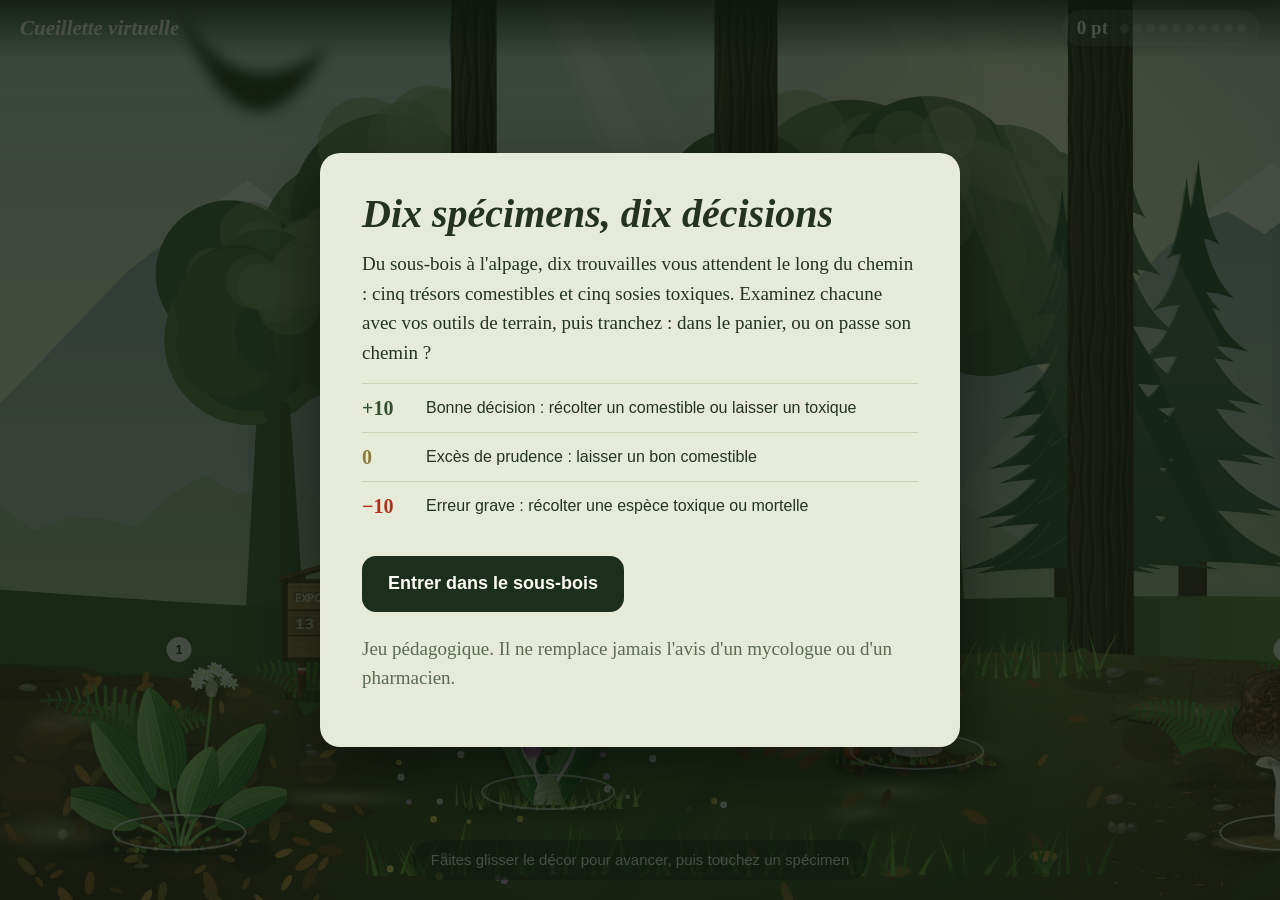
==== commit 1581721f: "push" ====
--- a/index.html
+++ b/index.html
@@ -68,7 +68,6 @@
     <div id="panel">
       <p class="eyebrow" id="pStep"></p>
       <h2 id="pTitle"></h2>
-      <p id="intro-desc"></p>
       <div id="tools"></div>
       <div id="notesWrap">
         <div id="notesHead"><span>Indices relevés</span><span id="notesCount"></span></div>
--- a/css/style.css
+++ b/css/style.css
@@ -107,8 +107,7 @@
 
 #panel{padding:24px 24px 0;display:flex;flex-direction:column;min-width:0;min-height:0}
 #panel .eyebrow{font-family:var(--serif);font-style:italic;color:#5c6a54;font-size:17px;margin:0 0 2px}
-#panel h2{font-size:26px;margin-bottom:6px}
-#intro-desc{font-size:16px;line-height:1.5;color:#3d4a38;margin:0 0 16px}
+#panel h2{font-size:26px;margin-bottom:14px}
 #tools{display:grid;grid-template-columns:repeat(2,1fr);gap:10px;margin-bottom:14px}
 .tool{display:flex;align-items:center;gap:9px;min-height:54px;padding:0 12px;border-radius:13px;
   background:var(--mist);color:var(--ink);font-size:15px;font-weight:600;text-align:left;line-height:1.15}
@@ -156,12 +155,15 @@
 @keyframes burst{to{transform:translate(var(--dx),var(--dy)) scale(.25);opacity:0}}
 
 @media (max-width:860px),(orientation:portrait){
+  /* la fiche descend jusqu'en bas et passe devant le panier, pour que Récolter / Laisser tiennent */
+  #inspect{z-index:13;padding-bottom:calc(env(safe-area-inset-bottom) + 12px)}
   #inspect .sheet{grid-template-columns:1fr;grid-template-rows:minmax(0,34%) minmax(0,1fr);
-    height:calc(100vh - 28px - var(--basket));height:calc(100dvh - 28px - var(--basket))}
+    height:calc(100vh - 26px - env(safe-area-inset-top) - env(safe-area-inset-bottom));
+    height:calc(100dvh - 26px - env(safe-area-inset-top) - env(safe-area-inset-bottom))}
+  #panel h2{margin-bottom:10px}
   #panel{padding:16px 16px 0}
   #panel .eyebrow{font-size:15px}
   #panel h2{font-size:21px}
-  #intro-desc{font-size:14.5px;margin-bottom:12px}
   #tools{grid-template-columns:repeat(4,1fr);gap:6px;margin-bottom:10px}
   .tool{flex-direction:column;justify-content:center;gap:2px;min-height:58px;padding:4px;text-align:center;font-size:12.5px}
   .tool .sub{display:none}
@@ -170,4 +172,24 @@
   #intro h2{font-size:32px}
   #hud h1{font-size:18px}
 }
+/* téléphones peu hauts (barres du navigateur comprises) : on compacte la fiche pour garder les boutons visibles */
+@media (max-width:860px) and (max-height:700px),(orientation:portrait) and (max-height:700px){
+  #inspect{padding-top:calc(env(safe-area-inset-top) + 8px);padding-bottom:calc(env(safe-area-inset-bottom) + 8px)}
+  #inspect .sheet{grid-template-rows:minmax(0,30%) minmax(0,1fr);
+    height:calc(100vh - 16px - env(safe-area-inset-top) - env(safe-area-inset-bottom));
+    height:calc(100dvh - 16px - env(safe-area-inset-top) - env(safe-area-inset-bottom))}
+  #stageCap{font-size:12px;bottom:6px}
+  #panel{padding:10px 14px 0}
+  #panel .eyebrow{font-size:13px}
+  #panel h2{font-size:18px;margin-bottom:8px}
+  #tools{margin-bottom:8px}
+  .tool{min-height:46px;font-size:11.5px}
+  .tool em{font-size:17px}
+  #notesWrap{min-height:52px}
+  #notesHead{margin-bottom:5px}
+  #notes{font-size:14px;gap:6px}
+  #notes li{padding:8px 11px}
+  .choices{padding:8px 0 10px}
+  .choices .btn{min-height:46px;font-size:16px}
+}
 @media (prefers-reduced-motion:reduce){*{animation:none!important;transition:none!important}}
--- a/css/basket.css
+++ b/css/basket.css
@@ -2,6 +2,7 @@
 #basket{position:fixed;left:50%;bottom:0;z-index:12;width:210px;transform:translate(-50%,34%);
   transition:transform .55s cubic-bezier(.3,1.35,.5,1)}
 #basket.open{transform:translate(-50%,4%)}
+#basket.catch:not(.open){transform:translate(-50%,6%)}
 #basket.hidden{transform:translate(-50%,150%);transition-timing-function:ease-in}
 #basketBtn{position:relative;display:block;width:100%;aspect-ratio:240/180;background:none;padding:0;
   filter:drop-shadow(0 10px 14px rgba(0,0,0,.45))}
@@ -49,5 +50,6 @@
 @media (max-width:600px){
   #basket{width:152px;transform:translate(-50%,42%)}
   #basket.open{transform:translate(-50%,6%)}
+  #basket.catch:not(.open){transform:translate(-50%,8%)}
   #bTag{font-size:12.5px}
 }
